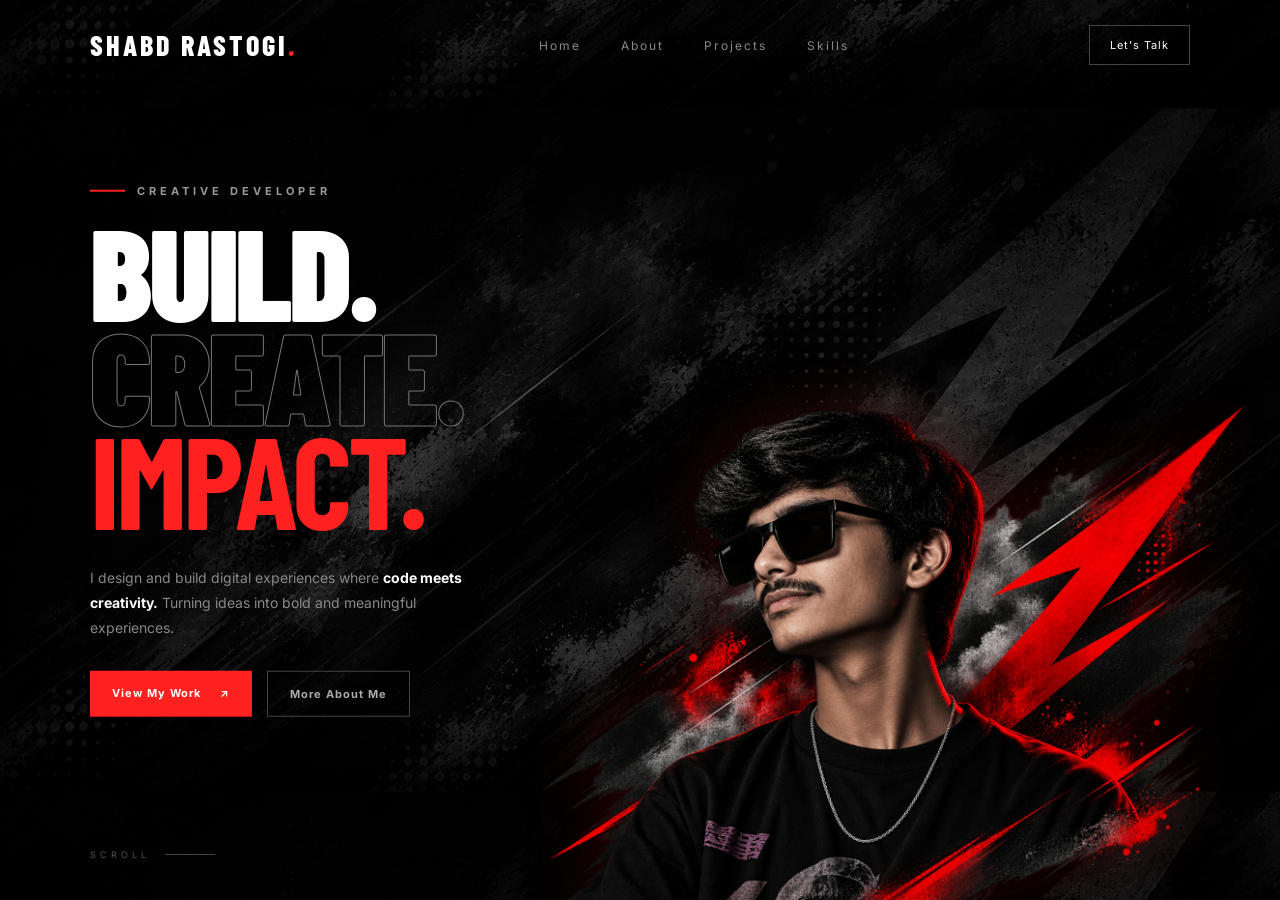
==== idex.html @ c39578df "Hero-Section" ====
<!DOCTYPE html>
<html lang="en">
<head>
    <meta charset="UTF-8">
    <meta name="viewport" content="width=device-width, initial-scale=1.0">
    <title>Ved | Portfolio</title>
    <link rel="preconnect" href="https://fonts.googleapis.com">
    <link rel="preconnect" href="https://fonts.gstatic.com" crossorigin>
    <link href="https://fonts.googleapis.com/css2?family=Barlow+Condensed:wght@400;500;600;700;800;900&family=Inter:wght@400;500;600;700&display=swap" rel="stylesheet">
    <link rel="stylesheet" href="style.css">
</head>
<body>

    <header class="navbar">
        <a href="#" class="logo">SHABD RASTOGI<span>.</span></a>

        <nav>
            <a href="#">Home</a>
            <a href="#about">About</a>
            <a href="#projects">Projects</a>
            <a href="#skills">Skills</a>
        </nav>

        <a href="#contact" class="contact-btn">Let's Talk</a>
    </header>

    <section class="hero-section">
        <div class="hero-text">
            <p class="small-text">
                <span></span>
                CREATIVE DEVELOPER
            </p>

            <h1>
                BUILD.
                <br>
                <span>CREATE.</span>
                <br>
                <b>IMPACT.</b>
            </h1>

            <p class="description">
                I design and build digital experiences where
                <b>code meets creativity.</b>
                Turning ideas into bold and meaningful experiences.
            </p>

            <div class="buttons">
                <a href="#" class="main-btn">
                    View My Work
                    <span>↗</span>
                </a>

                <a href="#" class="outline-btn">
                    More About Me
                </a>
            </div>
        </div>

        <div class="person">
            <img src="./Images/SubjectImage.png" alt="Shabd Rastogi">
        </div>

        

        <div class="scroll">
            SCROLL
            <span></span>
        </div>
    </section>

</body>
</html>
---- style.css ----
* {
    margin: 0;
    padding: 0;
    box-sizing: border-box;
}

body {
    background-color: #050505;
    color: white;
    font-family: "Inter", sans-serif;
}

a {
    text-decoration: none;
    color: white;
}

.navbar {
    width: 100%;
    height: 90px;
    padding: 0 7%;
    display: flex;
    align-items: center;
    justify-content: space-between;
    position: absolute;
    top: 0;
    left: 0;
    z-index: 10;
}

.logo {
    color: white;
    font-family: "Barlow Condensed", sans-serif;
    font-size: 28px;
    font-weight: 800;
    letter-spacing: 3px;
    transition: 0.2s;
}

.logo:hover {
    color: #ff2020;
    transform: scale(1.02);
}

.logo span {
    color: #ff2020;
    transform: scale(1.02);
    transition: 0.2s;
}


.logo:hover span {
    color: white;
    transform: scale(1.02);
}

nav {
    display: flex;
    gap: 40px;
}

nav a {
    color: #888;
    font-size: 12px;
    letter-spacing: 2px;
    transition: 0.3s;
}

nav a:hover{
    color: white;
}

.contact-btn {
    padding: 12px 20px;
    border: 1px solid #444;
    font-size: 11px;
    letter-spacing: 1px;
    transition: 0.3s;
}

.contact-btn:hover {
    background-color: #ff2020;
    border-color: #ff2020;
}

.hero-section {
    height: 100vh;
    position: relative;
    overflow: hidden;
    background-color: #050505;
    background-image: url("./Images/background.png");
    background-size: contain;
    background-position: center;
}

.hero-section::after {
    content: "";
    position: absolute;
    inset: 0;
    background-color: rgba(0, 0, 0, 0.65);
    z-index: 0;
}


.hero-text {
    position: absolute;
    left: 7%;
    top: 50%;
    transform: translateY(-50%);
    width: 500px;
    z-index: 3;
}

.small-text {
    color: #999;
    font-size: 11px;
    font-weight: bold;
    letter-spacing: 4px;
    margin-bottom: 20px;
    display: flex;
    align-items: center;
    gap: 12px;
}
.small-text span {
    width: 35px;
    height: 2px;
    background-color: #ff2020;
}

h1 {
    font-family: "Barlow Condensed", sans-serif;
    font-size: 130px;
    font-weight: 900;
    line-height: 0.8;
    letter-spacing: -4px;
}

h1 span {
    color: transparent;
    -webkit-text-stroke: 1px #777;
}

h1 b {
    color: #ff2020;
}

.description {
    width: 390px;
    color: #888;
    font-size: 14px;
    line-height: 1.8;
    margin-top: 35px;
}

.description b {
    color: white;
}

.buttons {
    display: flex;
    gap: 15px;
    margin-top: 30px;
}

.main-btn,
.outline-btn {
    padding: 15px 22px;
    font-size: 11px;
    font-weight: bold;
    letter-spacing: 1px;
    transition: 0.3s;
}

.main-btn {
    background-color: #ff2020;
}

.main-btn span {
    margin-left: 15px;
}

.main-btn:hover {
    background-color: white;
    color: black;
    transform: translateY(-4px);
}

.outline-btn {
    border: 1px solid #444;
    color: #aaa;
}

.outline-btn:hover {
    border-color: #ff2020;
    color: white;
    transform: translateY(-4px);
}

.person {
    position: absolute;
    right: 2%;
    bottom: 0;
    width: 58%;
    height: 90%;
    display: flex;
    align-items: flex-end;
    justify-content: center;
    z-index: 2;
}

.person img {
    width: 100%;
    height: 100%;
    object-fit: contain;
    object-position: bottom center;
    filter: drop-shadow(0 0 30px rgba(255, 0, 0, 0.15));
    
    transition: 0.5s;
}

.person img:hover {
    transform: scale(1.02);
}



.scroll {
    position: absolute;
    left: 7%;
    bottom: 40px;
    display: flex;
    align-items: center;
    gap: 15px;
    color: #555;
    font-size: 9px;
    letter-spacing: 4px;
    z-index: 3;
}

.scroll span {
    width: 50px;
    height: 1px;
    background-color: #444;
}
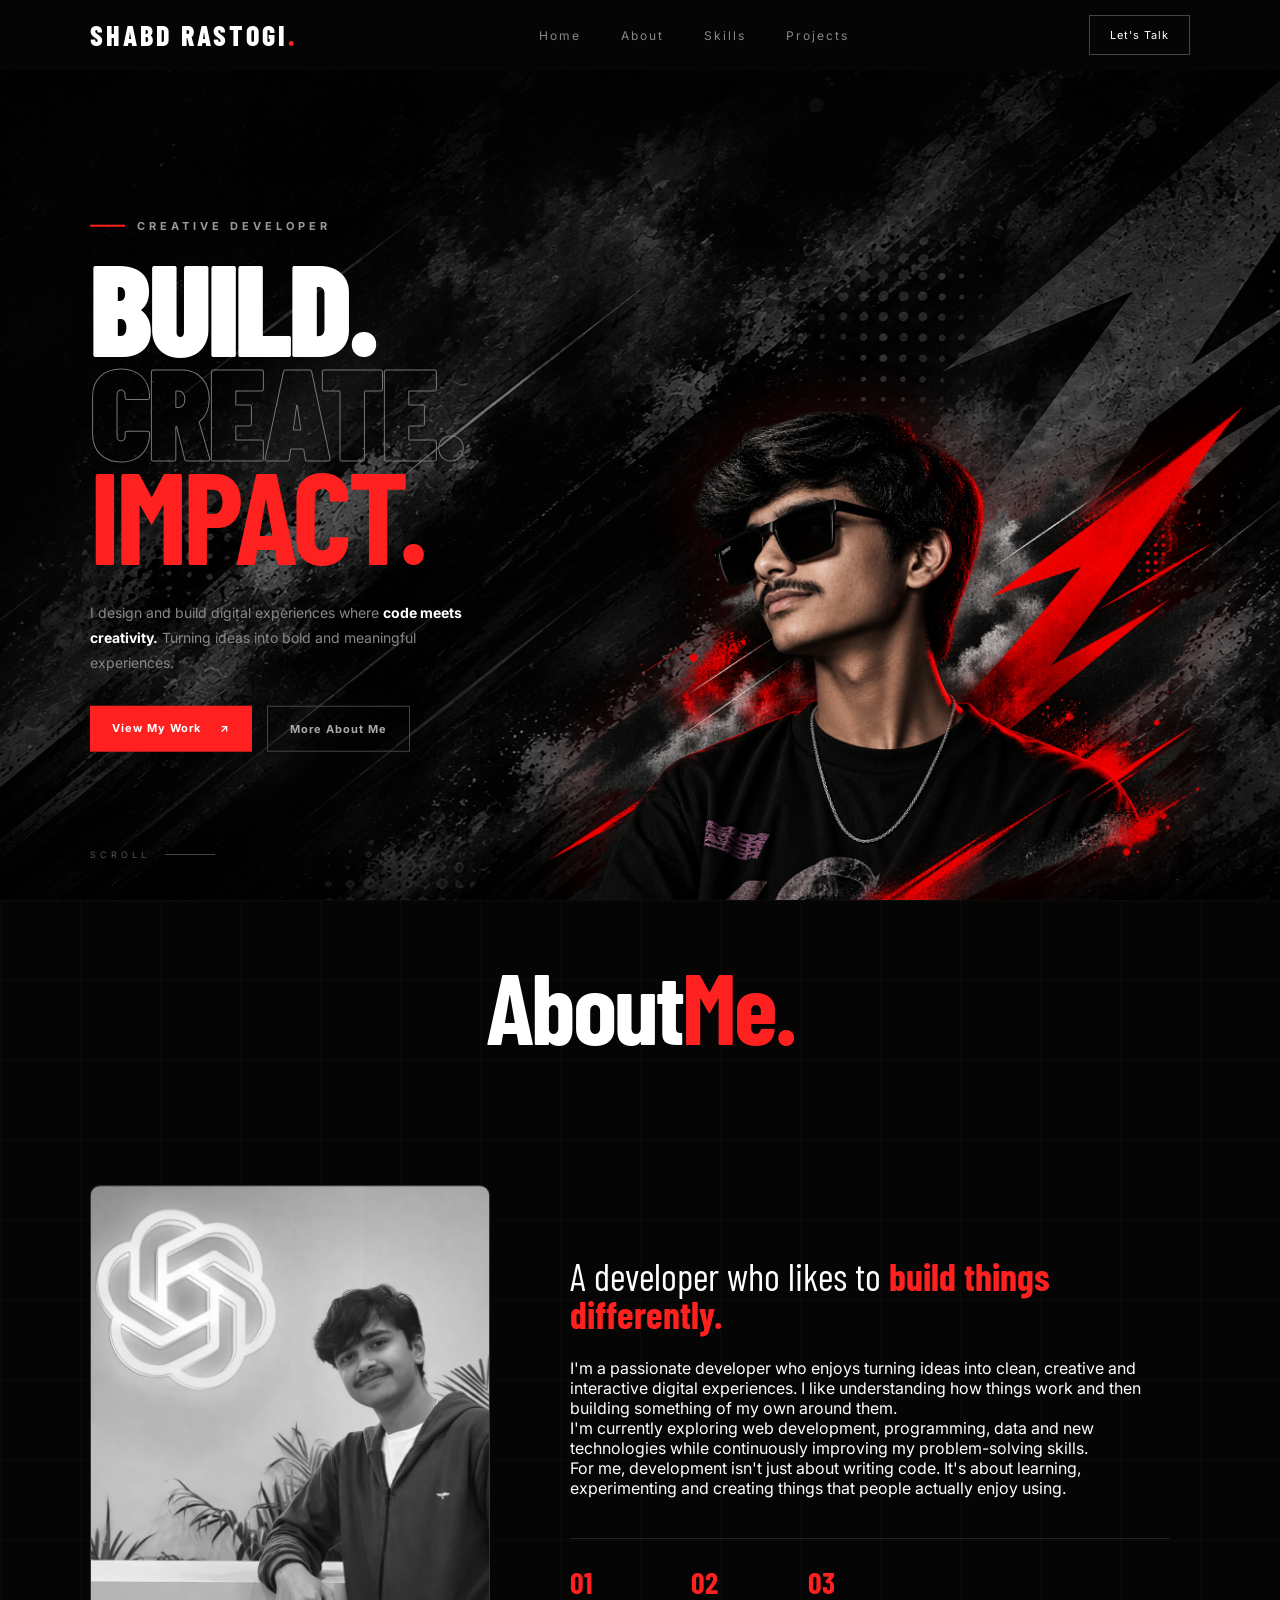
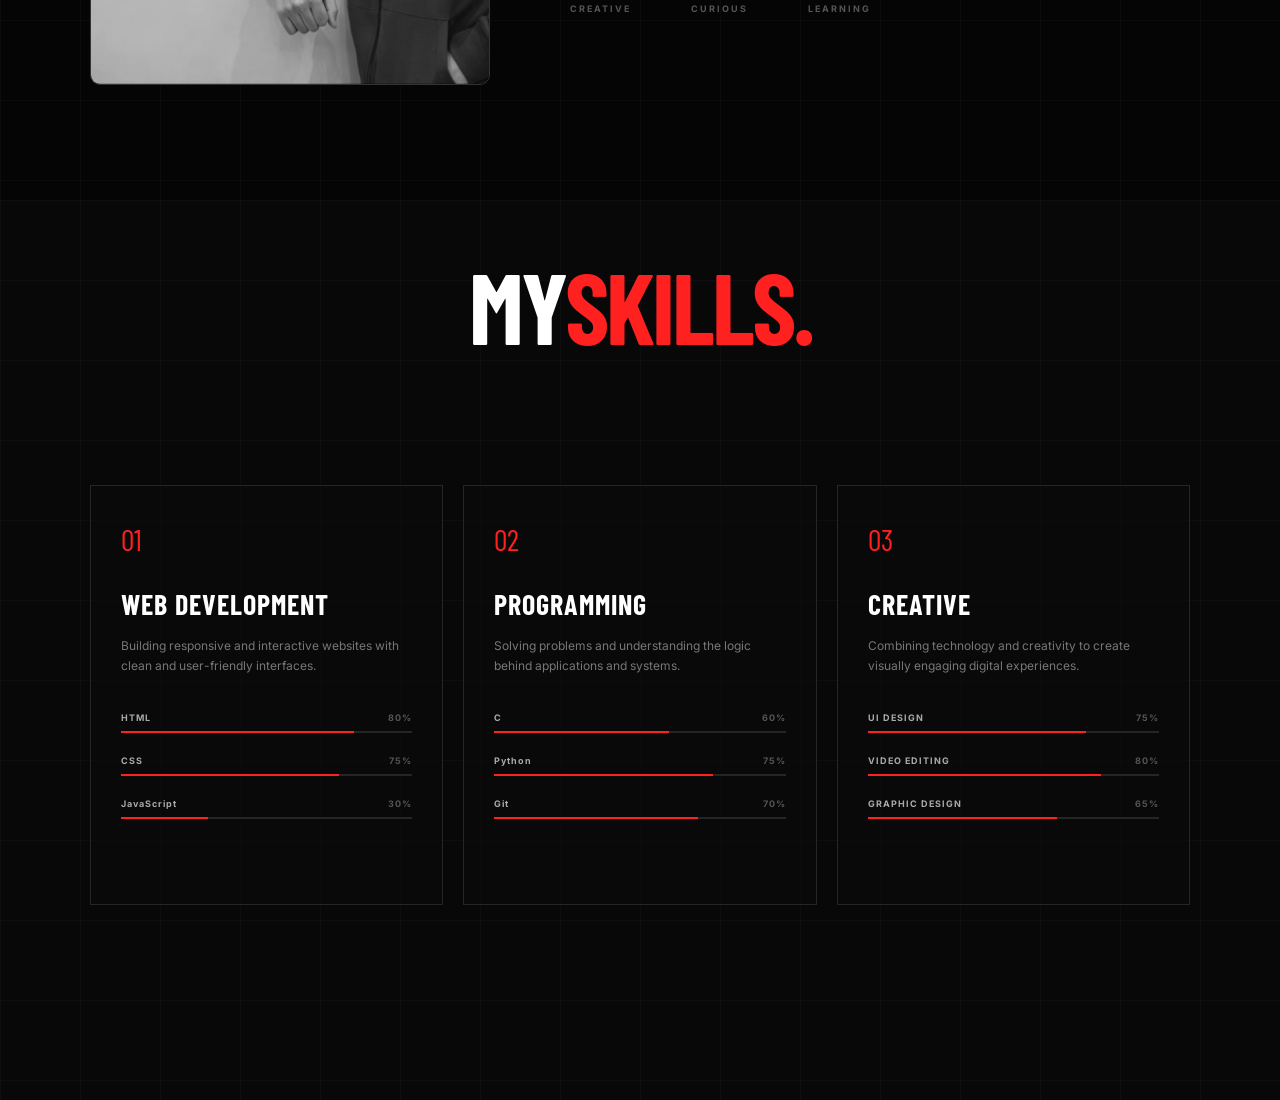
==== commit 03c0bc7f: "About and Skills" ====
--- a/idex.html
+++ b/idex.html
@@ -1,73 +1,240 @@
-<!DOCTYPE html>
+<!doctype html>
 <html lang="en">
-<head>
-    <meta charset="UTF-8">
-    <meta name="viewport" content="width=device-width, initial-scale=1.0">
+  <head>
+    <meta charset="UTF-8" />
+    <meta name="viewport" content="width=device-width, initial-scale=1.0" />
     <title>Ved | Portfolio</title>
-    <link rel="preconnect" href="https://fonts.googleapis.com">
-    <link rel="preconnect" href="https://fonts.gstatic.com" crossorigin>
-    <link href="https://fonts.googleapis.com/css2?family=Barlow+Condensed:wght@400;500;600;700;800;900&family=Inter:wght@400;500;600;700&display=swap" rel="stylesheet">
-    <link rel="stylesheet" href="style.css">
-</head>
-<body>
-
+    <link rel="preconnect" href="https://fonts.googleapis.com" />
+    <link rel="preconnect" href="https://fonts.gstatic.com" crossorigin />
+    <link
+      href="https://fonts.googleapis.com/css2?family=Barlow+Condensed:wght@400;500;600;700;800;900&family=Inter:wght@400;500;600;700&display=swap"
+      rel="stylesheet"
+    />
+    <link rel="stylesheet" href="style.css" />
+  </head>
+  <body>
     <header class="navbar">
-        <a href="#" class="logo">SHABD RASTOGI<span>.</span></a>
-
-        <nav>
-            <a href="#">Home</a>
-            <a href="#about">About</a>
-            <a href="#projects">Projects</a>
-            <a href="#skills">Skills</a>
-        </nav>
-
-        <a href="#contact" class="contact-btn">Let's Talk</a>
+      <a href="#" class="logo">SHABD RASTOGI<span>.</span></a>
+
+      <nav>
+        <a href="#">Home</a>
+        <a href="#about">About</a>
+        <a href="#skills">Skills</a>
+        <a href="#projects">Projects</a>
+      </nav>
+
+      <a href="#contact" class="contact-btn">Let's Talk</a>
     </header>
 
     <section class="hero-section">
-        <div class="hero-text">
-            <p class="small-text">
-                <span></span>
-                CREATIVE DEVELOPER
-            </p>
-
-            <h1>
-                BUILD.
-                <br>
-                <span>CREATE.</span>
-                <br>
-                <b>IMPACT.</b>
-            </h1>
-
-            <p class="description">
-                I design and build digital experiences where
-                <b>code meets creativity.</b>
-                Turning ideas into bold and meaningful experiences.
-            </p>
-
-            <div class="buttons">
-                <a href="#" class="main-btn">
-                    View My Work
-                    <span>↗</span>
-                </a>
-
-                <a href="#" class="outline-btn">
-                    More About Me
-                </a>
-            </div>
-        </div>
-
-        <div class="person">
-            <img src="./Images/SubjectImage.png" alt="Shabd Rastogi">
-        </div>
-
-        
-
-        <div class="scroll">
-            SCROLL
-            <span></span>
-        </div>
+      <div class="hero-text">
+        <p class="small-text">
+          <span></span>
+          CREATIVE DEVELOPER
+        </p>
+
+        <h1>
+          BUILD.
+          <br />
+          <span>CREATE.</span>
+          <br />
+          <b>IMPACT.</b>
+        </h1>
+
+        <p class="description">
+          I design and build digital experiences where
+          <b>code meets creativity.</b>
+          Turning ideas into bold and meaningful experiences.
+        </p>
+
+        <div class="buttons">
+          <a href="#projects" class="main-btn">
+            View My Work
+            <span>↗</span>
+          </a>
+
+          <a href="#about" class="outline-btn"> More About Me </a>
+        </div>
+      </div>
+
+      <div class="person">
+        <img src="./Images/SubjectImage.png" alt="Shabd Rastogi" />
+      </div>
+
+      <div class="scroll">
+        SCROLL
+        <span></span>
+      </div>
     </section>
-
-</body>
-</html>+    <section class="about-section" id="about">
+      <div class="section-header">
+        <h2>About<br /><b>Me.</b></h2>
+      </div>
+      <div class="about-content">
+        <div class="about-image">
+          <img src="./Images/aboutimg.jpeg" alt="About Me" />
+        </div>
+        <div class="about-text">
+          <p class="about-heading">
+            A developer who likes to
+            <b>build things differently.</b>
+          </p>
+
+          <p>
+            I'm a passionate developer who enjoys turning ideas into clean,
+            creative and interactive digital experiences. I like understanding
+            how things work and then building something of my own around them.
+          </p>
+          <p>
+            I'm currently exploring web development, programming, data and new
+            technologies while continuously improving my problem-solving skills.
+          </p>
+          <p>
+            For me, development isn't just about writing code. It's about
+            learning, experimenting and creating things that people actually
+            enjoy using.
+          </p>
+          <div class="about-personality">
+            <div>
+              <h3>01</h3>
+              <p>CREATIVE</p>
+            </div>
+
+            <div>
+              <h3>02</h3>
+              <p>CURIOUS</p>
+            </div>
+            <div>
+              <h3>03</h3>
+              <p>LEARNING</p>
+            </div>
+          </div>
+        </div>
+      </div>
+    </section>
+    <section class="skills-section" id="skills">
+      <div class="section-header">
+        <h2>MY<b>SKILLS.</b></h2>
+      </div>
+
+      <div class="skills-content">
+        <div class="skill-card">
+          <div class="skill-number">01</div>
+          <h3>WEB DEVELOPMENT</h3>
+          <p>
+            Building responsive and interactive websites with clean and
+            user-friendly interfaces.
+          </p>
+
+          <div class="skill">
+            <div class="skill-name">
+              <span>HTML</span>
+              <span>80%</span>
+            </div>
+            <div class="skill-line">
+              <span style="width: 80%"></span>
+            </div>
+          </div>
+
+          <div class="skill">
+            <div class="skill-name">
+              <span>CSS</span>
+              <span>75%</span>
+            </div>
+            <div class="skill-line">
+              <span style="width: 75%"></span>
+            </div>
+          </div>
+
+          <div class="skill">
+            <div class="skill-name">
+              <span>JavaScript</span>
+              <span>30%</span>
+            </div>
+            <div class="skill-line">
+              <span style="width: 30%"></span>
+            </div>
+          </div>
+        </div>
+
+        <div class="skill-card">
+          <div class="skill-number">02</div>
+          <h3>PROGRAMMING</h3>
+          <p>
+            Solving problems and understanding the logic behind applications and
+            systems.
+          </p>
+
+          <div class="skill">
+            <div class="skill-name">
+              <span>C</span>
+              <span>60%</span>
+            </div>
+            <div class="skill-line">
+              <span style="width: 60%"></span>
+            </div>
+          </div>
+
+          <div class="skill">
+            <div class="skill-name">
+              <span>Python</span>
+              <span>75%</span>
+            </div>
+            <div class="skill-line">
+              <span style="width: 75%"></span>
+            </div>
+          </div>
+
+          <div class="skill">
+            <div class="skill-name">
+              <span>Git</span>
+              <span>70%</span>
+            </div>
+            <div class="skill-line">
+              <span style="width: 70%"></span>
+            </div>
+          </div>
+        </div>
+
+        <div class="skill-card">
+          <div class="skill-number">03</div>
+          <h3>CREATIVE</h3>
+          <p>
+            Combining technology and creativity to create visually engaging
+            digital experiences.
+          </p>
+
+          <div class="skill">
+            <div class="skill-name">
+              <span>UI DESIGN</span>
+              <span>75%</span>
+            </div>
+            <div class="skill-line">
+              <span style="width: 75%"></span>
+            </div>
+          </div>
+
+          <div class="skill">
+            <div class="skill-name">
+              <span>VIDEO EDITING</span>
+              <span>80%</span>
+            </div>
+            <div class="skill-line">
+              <span style="width: 80%"></span>
+            </div>
+          </div>
+
+          <div class="skill">
+            <div class="skill-name">
+              <span>GRAPHIC DESIGN</span>
+              <span>65%</span>
+            </div>
+            <div class="skill-line">
+              <span style="width: 65%"></span>
+            </div>
+          </div>
+        </div>
+      </div>
+    </section>
+  </body>
+</html>
--- a/style.css
+++ b/style.css
@@ -2,6 +2,7 @@
     margin: 0;
     padding: 0;
     box-sizing: border-box;
+    scroll-behavior: smooth;
 }
 
 body {
@@ -17,15 +18,17 @@
 
 .navbar {
     width: 100%;
-    height: 90px;
+    height: 70px;
     padding: 0 7%;
     display: flex;
     align-items: center;
     justify-content: space-between;
-    position: absolute;
+    position:sticky;
     top: 0;
     left: 0;
     z-index: 10;
+    background-color: rgba(5, 5, 5, 0.6);
+    backdrop-filter: blur(12px);
 }
 
 .logo {
@@ -84,20 +87,20 @@
 }
 
 .hero-section {
-    height: 100vh;
+    height: calc(100vh - 70px);
     position: relative;
     overflow: hidden;
-    background-color: #050505;
-    background-image: url("./Images/background.png");
-    background-size: contain;
+    background-image: url('./Images/background.png');
     background-position: center;
+    object-fit: cover;
+    
 }
 
 .hero-section::after {
     content: "";
     position: absolute;
     inset: 0;
-    background-color: rgba(0, 0, 0, 0.65);
+    background-color: rgba(0, 0, 0, 0.45);
     z-index: 0;
 }
 
@@ -243,3 +246,211 @@
     background-color: #444;
 }
 
+.section-header {
+    position: relative;
+    z-index: 2;
+    margin-bottom: 70px;
+    display: flex;
+    align-items: center;
+    justify-content: center;
+    top: -70px;
+
+}
+
+.section-header p {
+    color: #888;
+    font-size: 10px;
+    font-weight: bold;
+    letter-spacing: 4px;
+    
+    gap: 12px;
+}
+.section-header h2 {
+    font-family: "Barlow Condensed", sans-serif;
+    font-size: 100px;
+    line-height: 0.8;
+    margin-top: 15px;
+    letter-spacing: -3px;
+    display: flex;
+    justify-content: center;
+    align-items: space-around;
+}
+
+.section-header h2 b {
+    color: #ff2020;
+}
+.about-section {
+    
+    height: 100vh;
+    padding: 120px 7%;
+    position: relative;
+    overflow: hidden;
+    background-color: #050505;
+    background-image:
+        linear-gradient(rgba(255,255,255,0.025) 1px, transparent 1px),
+        linear-gradient(90deg, rgba(255,255,255,0.025) 1px, transparent 1px);
+    background-size: 80px 80px;
+}
+
+
+
+
+
+.about-content {
+    max-width: 1100px;
+    margin: 0 auto;
+    display: flex;
+    align-items: center;
+    gap: 80px;
+    position: relative;
+    z-index: 2;
+    
+
+}
+
+.about-image {
+    width: 400px;
+    height: 500px;
+    flex-shrink: 0;
+    overflow: hidden;
+    border: 1px solid #333;
+    border-radius: 10px;
+}
+
+.about-image img {
+    width: 100%;
+    height: 100%;
+    object-fit: cover;
+    
+    filter: grayscale(100%);
+    transition: 0.5s;
+}
+
+.about-image img:hover {
+    filter: grayscale(0%);
+    
+    transform: scale(1.03);
+}
+
+.about-text {
+    max-width: 600px;
+}
+
+.about-heading {
+    color: white;
+    font-family: "Barlow Condensed", sans-serif;
+    font-size: 38px;
+    line-height: 1;
+    margin-bottom: 25px;
+}
+
+.about-heading b {
+    color: #ff2020;
+}
+.about-personality {
+    display: flex;
+    gap: 60px;
+    margin-top: 40px;
+    padding-top: 25px;
+    border-top: 1px solid #222;
+}
+
+.about-personality h3 {
+    color: #ff2020;
+    font-family: "Barlow Condensed", sans-serif;
+    font-size: 30px;
+}
+
+.about-personality p {
+    color: #555;
+    font-size: 9px;
+    font-weight: bold;
+    letter-spacing: 2px;
+    margin-top: 3px;
+}
+
+.skills-section {
+    min-height: 100vh;
+    padding: 120px 7%;
+    position: relative;
+    overflow: hidden;
+    background-color: #080808;
+    background-image:
+        linear-gradient(rgba(255,255,255,0.025) 1px, transparent 1px),
+        linear-gradient(90deg, rgba(255,255,255,0.025) 1px, transparent 1px);
+    background-size: 80px 80px;
+}
+.skills-content {
+    max-width: 1200px;
+    margin: 0 auto;
+    display: grid;
+    grid-template-columns: repeat(3, 1fr);
+    gap: 20px;
+    position: relative;
+    z-index: 2;
+}
+
+.skill-card {
+    min-height: 420px;
+    padding: 35px 30px;
+    border: 1px solid #252525;
+    background-color: rgba(10, 10, 10, 0.7);
+    transition: 0.3s;
+}
+
+.skill-card:hover {
+    border-color: #ff2020;
+    transform: translateY(-8px);
+}
+
+.skill-number {
+    color: #ff2020;
+    font-family: "Barlow Condensed", sans-serif;
+    font-size: 30px;
+    margin-bottom: 30px;
+}
+
+.skill-card h3 {
+    font-family: "Barlow Condensed", sans-serif;
+    font-size: 28px;
+    letter-spacing: 1px;
+    margin-bottom: 15px;
+}
+
+.skill-card > p {
+    color: #777;
+    font-size: 12px;
+    line-height: 1.7;
+    margin-bottom: 35px;
+}
+
+.skill {
+    margin-bottom: 22px;
+}
+
+.skill-name {
+    display: flex;
+    justify-content: space-between;
+    color: #aaa;
+    font-size: 9px;
+    font-weight: bold;
+    letter-spacing: 1px;
+    margin-bottom: 8px;
+}
+
+.skill-name span:last-child {
+    color: #555;
+}
+
+.skill-line {
+    width: 100%;
+    height: 2px;
+    background-color: #252525;
+}
+
+.skill-line span {
+    display: block;
+    height: 100%;
+    background-color: #ff2020;
+}
+
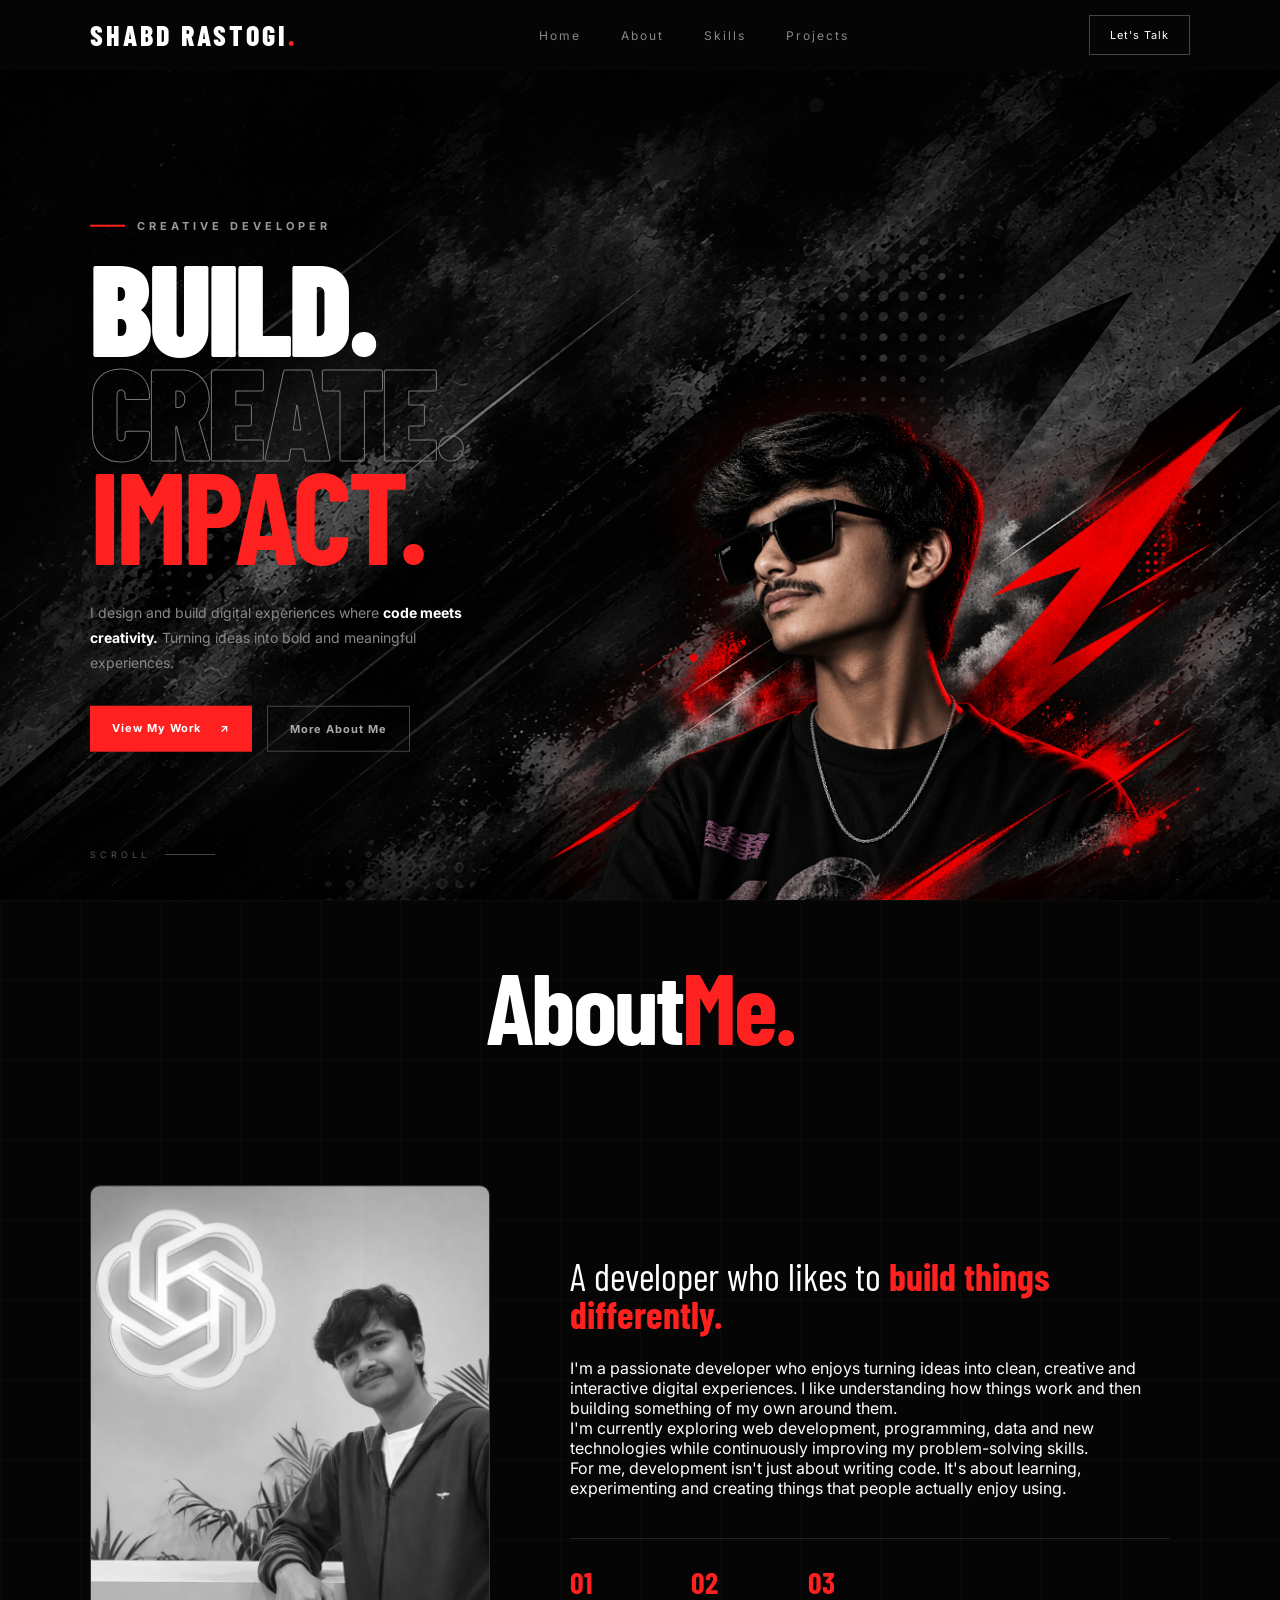
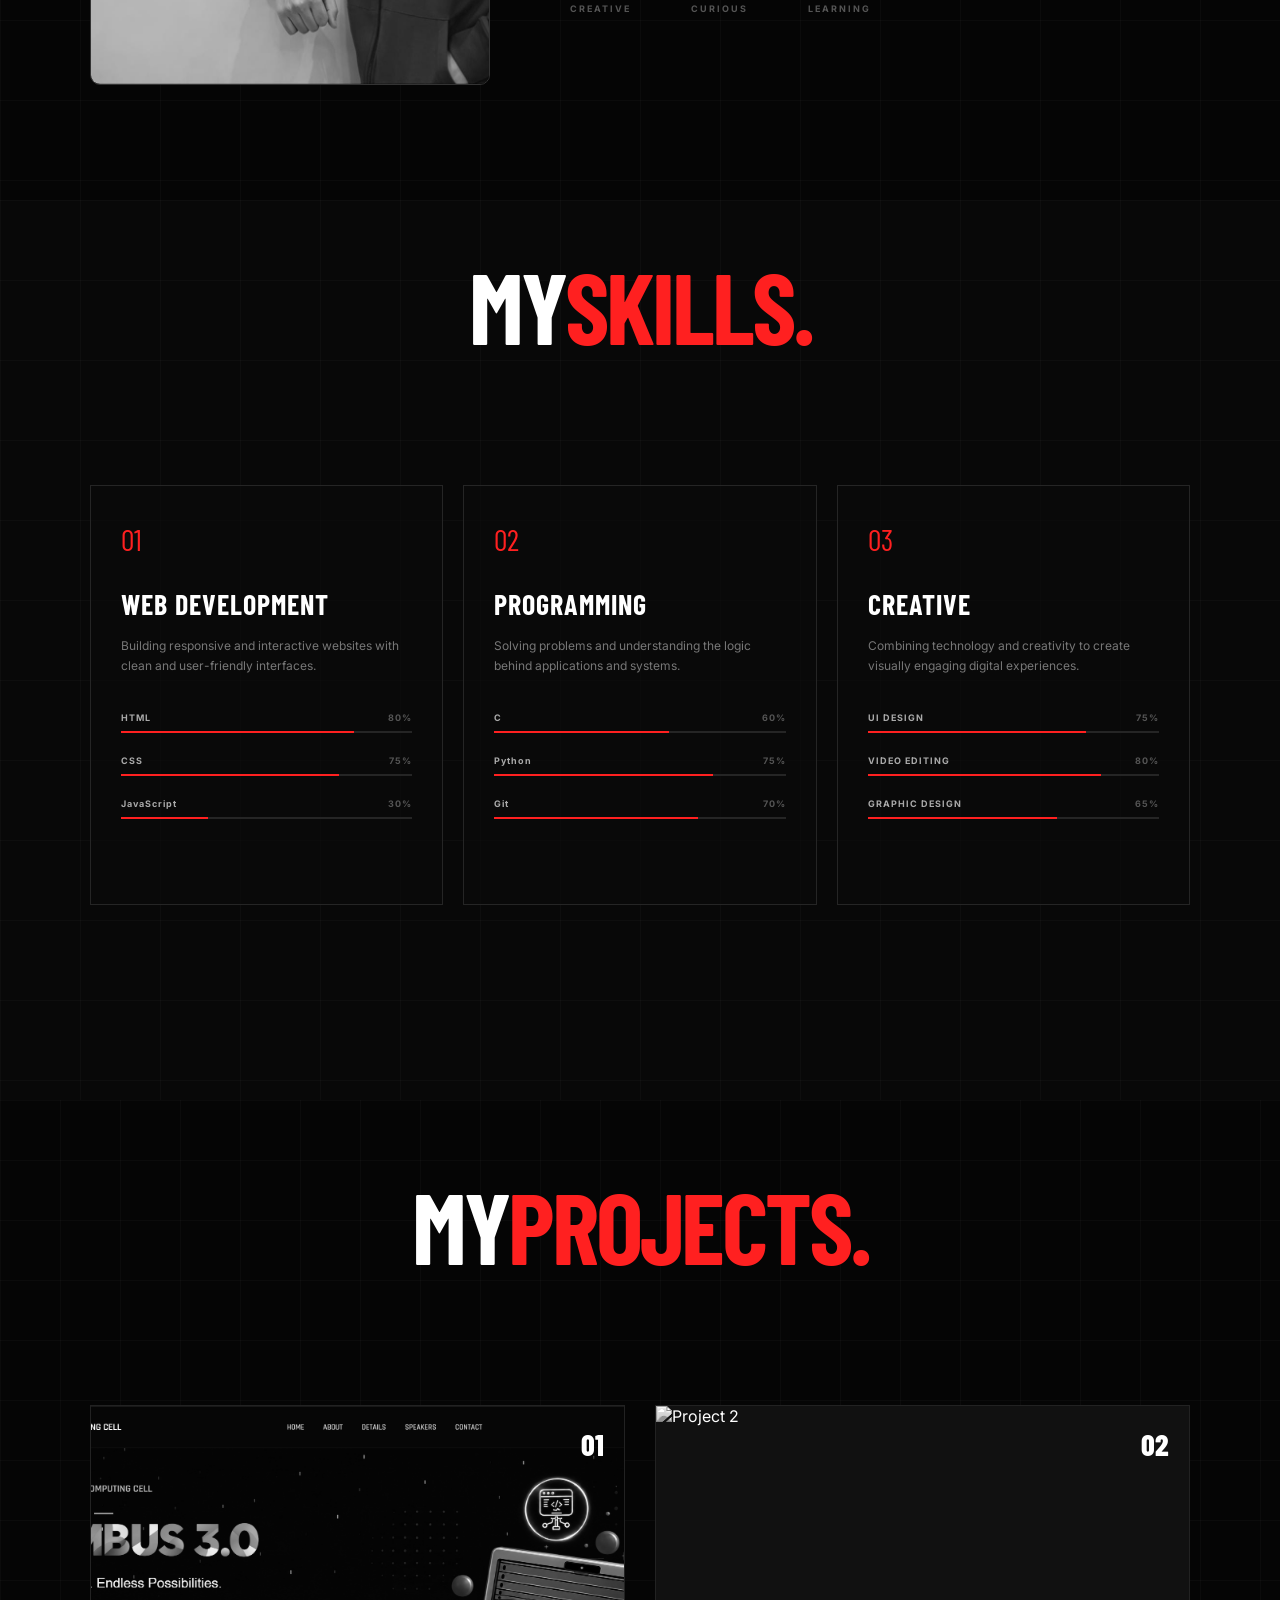
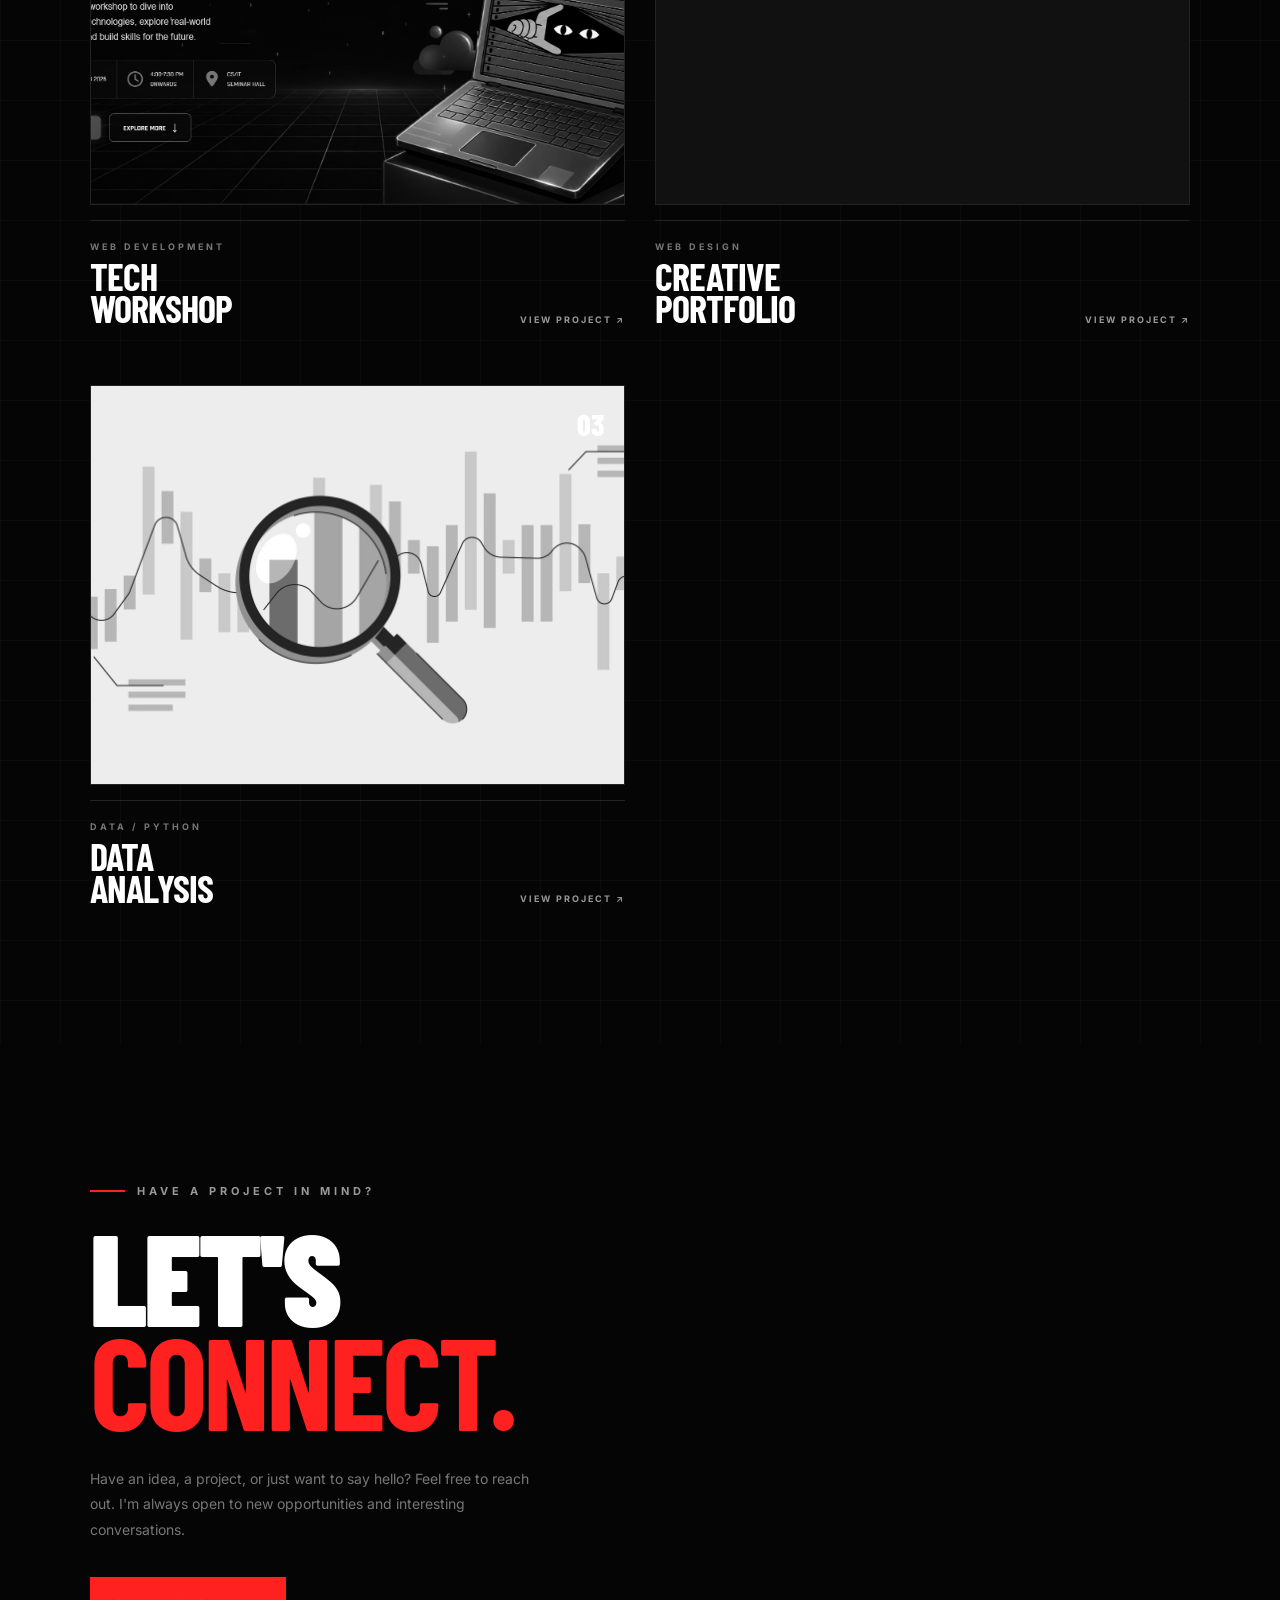
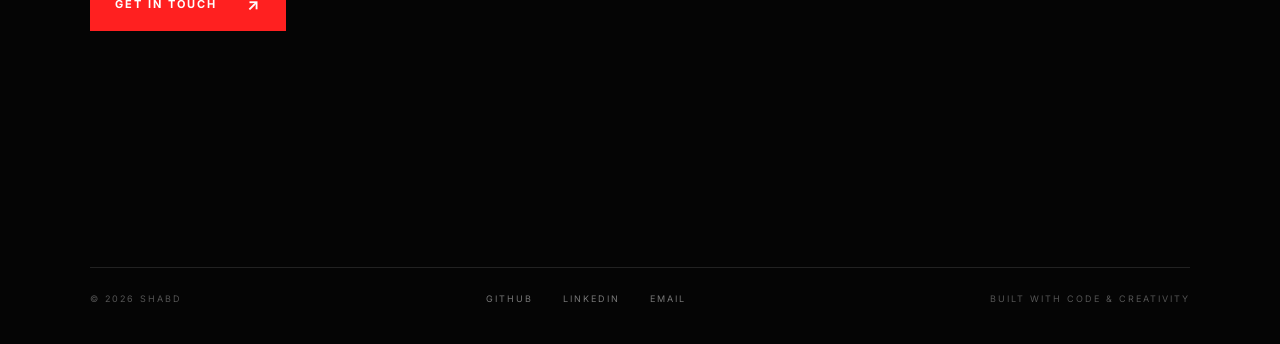
==== commit 822a311d: "project and footer" ====
--- a/idex.html
+++ b/idex.html
@@ -3,7 +3,7 @@
   <head>
     <meta charset="UTF-8" />
     <meta name="viewport" content="width=device-width, initial-scale=1.0" />
-    <title>Ved | Portfolio</title>
+    <title>Shabd | Portfolio</title>
     <link rel="preconnect" href="https://fonts.googleapis.com" />
     <link rel="preconnect" href="https://fonts.gstatic.com" crossorigin />
     <link
@@ -23,7 +23,7 @@
         <a href="#projects">Projects</a>
       </nav>
 
-      <a href="#contact" class="contact-btn">Let's Talk</a>
+      <a href="#connect" class="nav-connect-btn">Let's Talk</a>
     </header>
 
     <section class="hero-section">
@@ -236,5 +236,112 @@
         </div>
       </div>
     </section>
+
+    <section class="projects-section" id="projects">
+      <div class="section-header">
+        <h2>MY<br /><b>PROJECTS.</b></h2>
+      </div>
+
+      <div class="projects-content">
+        <div class="project-card">
+          <div class="project-image">
+            <img src="./Images/tech-workshop.png" alt="Project 1" />
+            <span>01</span>
+          </div>
+          <div class="project-info">
+            <div>
+              <p>WEB DEVELOPMENT</p>
+              <h3>TECH<br />WORKSHOP</h3>
+            </div>
+            <a
+              href="https://github.com/ShabdRastogi/NimbusLandingPage"
+              target="_blank"
+              >VIEW PROJECT ↗</a
+            >
+          </div>
+        </div>
+
+        <div class="project-card">
+          <div class="project-image">
+            <img src="./Images/project2.png" alt="Project 2" />
+            <span>02</span>
+          </div>
+          <div class="project-info">
+            <div>
+              <p>WEB DESIGN</p>
+              <h3>CREATIVE<br />PORTFOLIO</h3>
+            </div>
+            <a
+              href="https://github.com/ShabdRastogi/Portfolio-Landing-Page/tree/main"
+              target="_blank"
+              >VIEW PROJECT ↗</a
+            >
+          </div>
+        </div>
+
+        <div class="project-card">
+          <div class="project-image">
+            <img src="./Images/data-analysis.webp" alt="Project 3" />
+            <span>03</span>
+          </div>
+          <div class="project-info">
+            <div>
+              <p>DATA / PYTHON</p>
+              <h3>DATA<br />ANALYSIS</h3>
+            </div>
+            <a
+              href="https://github.com/ShabdRastogi/titanic_dataset_analysis"
+              target="_blank"
+              >VIEW PROJECT ↗</a
+            >
+          </div>
+        </div>
+      </div>
+    </section>
+    <footer class="connect-section" id="connect">
+      <div class="connect-content">
+        <p class="connect-small">
+          <span></span>
+          HAVE A PROJECT IN MIND?
+        </p>
+
+        <h2>
+          LET'S<br />
+          <b>CONNECT.</b>
+        </h2>
+
+        <p class="connect-description">
+          Have an idea, a project, or just want to say hello? Feel free to reach
+          out. I'm always open to new opportunities and interesting
+          conversations.
+        </p>
+
+        <a href="mailto:yourmail@gmail.com" class="connect-btn">
+          GET IN TOUCH
+          <span>↗</span>
+        </a>
+      </div>
+      <div class="connect-footer">
+        <p>© 2026 SHABD</p>
+
+        <div>
+          <a
+            href="https://github.com/shabdrastogi"
+            target="_blank"
+            rel="noopener noreferrer"
+            >GITHUB</a
+          >
+          <a
+            href="https://www.linkedin.com/shabdrastogi"
+            target="_blank"
+            rel="noopener noreferrer"
+            >LINKEDIN</a
+          >
+          <a href="mailto:shabdrastogi76@gmail.com">EMAIL</a>
+        </div>
+
+        <p>BUILT WITH CODE & CREATIVITY</p>
+      </div>
+    </footer>
   </body>
 </html>
--- a/style.css
+++ b/style.css
@@ -73,7 +73,7 @@
     color: white;
 }
 
-.contact-btn {
+.nav-connect-btn {
     padding: 12px 20px;
     border: 1px solid #444;
     font-size: 11px;
@@ -81,7 +81,7 @@
     transition: 0.3s;
 }
 
-.contact-btn:hover {
+.nav-connect-btn:hover {
     background-color: #ff2020;
     border-color: #ff2020;
 }
@@ -417,7 +417,7 @@
     margin-bottom: 15px;
 }
 
-.skill-card > p {
+.skill-card p {
     color: #777;
     font-size: 12px;
     line-height: 1.7;
@@ -453,4 +453,212 @@
     height: 100%;
     background-color: #ff2020;
 }
-
+.projects-section {
+    min-height: 100vh;
+    padding: 140px 7%;
+    position: relative;
+    overflow: hidden;
+    background-color: #050505;
+}
+
+.projects-section::before {
+    content: "";
+    position: absolute;
+    inset: 0;
+    background-image:
+        linear-gradient(rgba(255, 255, 255, 0.025) 1px, transparent 1px),
+        linear-gradient(90deg, rgba(255, 255, 255, 0.025) 1px, transparent 1px);
+    background-size: 60px 60px;
+    z-index: 0;
+}
+
+
+.projects-content {
+    position: relative;
+    z-index: 1;
+    display: grid;
+    grid-template-columns: repeat(2, 1fr);
+    gap: 60px 30px;
+}
+
+.project-card {
+    position: relative;
+}
+
+.project-image {
+    height: 400px;
+    position: relative;
+    overflow: hidden;
+    background-color: #111;
+    border: 1px solid #222;
+}
+
+.project-image img {
+    width: 100%;
+    height: 100%;
+    object-fit: cover;
+    filter: grayscale(100%);
+    transition: 0.5s;
+}
+
+.project-image span {
+    position: absolute;
+    top: 20px;
+    right: 20px;
+    color: white;
+    font-family: "Barlow Condensed", sans-serif;
+    font-size: 30px;
+    font-weight: 800;
+    z-index: 2;
+}
+
+.project-card:hover .project-image img {
+    filter: grayscale(0%);
+    transform: scale(1.05);
+}
+
+.project-card:hover .project-image {
+    border-color: #ff2020;
+}
+
+.project-info {
+    display: flex;
+    justify-content: space-between;
+    align-items: flex-end;
+    padding-top: 20px;
+    border-top: 1px solid #222;
+    margin-top: 15px;
+}
+
+.project-info p {
+    color: #777;
+    font-size: 9px;
+    font-weight: bold;
+    letter-spacing: 3px;
+    margin-bottom: 8px;
+}
+
+.project-info h3 {
+    font-family: "Barlow Condensed", sans-serif;
+    font-size: 38px;
+    line-height: 0.85;
+    letter-spacing: -1px;
+}
+
+.project-info a {
+    color: #999;
+    font-size: 9px;
+    font-weight: bold;
+    letter-spacing: 2px;
+    transition: 0.3s;
+}
+
+.project-info a:hover {
+    color: #ff2020;
+}
+
+.connect-section {
+    min-height: 100vh;
+    padding: 140px 7% 40px;
+    position: relative;
+    overflow: hidden;
+    background-color: #050505;
+    display: flex;
+    flex-direction: column;
+    justify-content: space-between;
+    
+}
+
+.connect-content {
+    position: relative;
+    z-index: 2;
+    max-width: 800px;
+}
+
+.connect-small {
+    color: #999;
+    font-size: 11px;
+    font-weight: bold;
+    letter-spacing: 4px;
+    display: flex;
+    align-items: center;
+    gap: 12px;
+    margin-bottom: 25px;
+}
+
+.connect-small span {
+    width: 35px;
+    height: 2px;
+    background-color: #ff2020;
+}
+
+.connect-content h2 {
+    font-family: "Barlow Condensed", sans-serif;
+    font-size: 130px;
+    font-weight: 900;
+    line-height: 0.8;
+    letter-spacing: -4px;
+}
+
+.connect-content h2 b {
+    color: #ff2020;
+}
+
+.connect-description {
+    width: 450px;
+    color: #777;
+    font-size: 14px;
+    line-height: 1.8;
+    margin-top: 35px;
+}
+
+.connect-btn {
+    display: inline-flex;
+    align-items: center;
+    margin-top: 35px;
+    padding: 17px 25px;
+    background-color: #ff2020;
+    color: white;
+    font-size: 11px;
+    font-weight: bold;
+    letter-spacing: 2px;
+    transition: 0.3s;
+}
+
+.connect-btn span {
+    margin-left: 30px;
+    font-size: 16px;
+}
+
+.connect-btn:hover {
+    background-color: white;
+    color: black;
+    transform: translateY(-5px);
+}
+.connect-footer {
+    position: relative;
+    z-index: 2;
+    display: flex;
+    justify-content: space-between;
+    align-items: center;
+    padding-top: 25px;
+    border-top: 1px solid #222;
+    color: #555;
+    font-size: 9px;
+    letter-spacing: 2px;
+}
+
+.connect-footer div {
+    display: flex;
+    gap: 30px;
+}
+
+.connect-footer a {
+    color: #777;
+    transition: 0.3s;
+}
+
+.connect-footer a:hover {
+    color: #ff2020;
+}
+
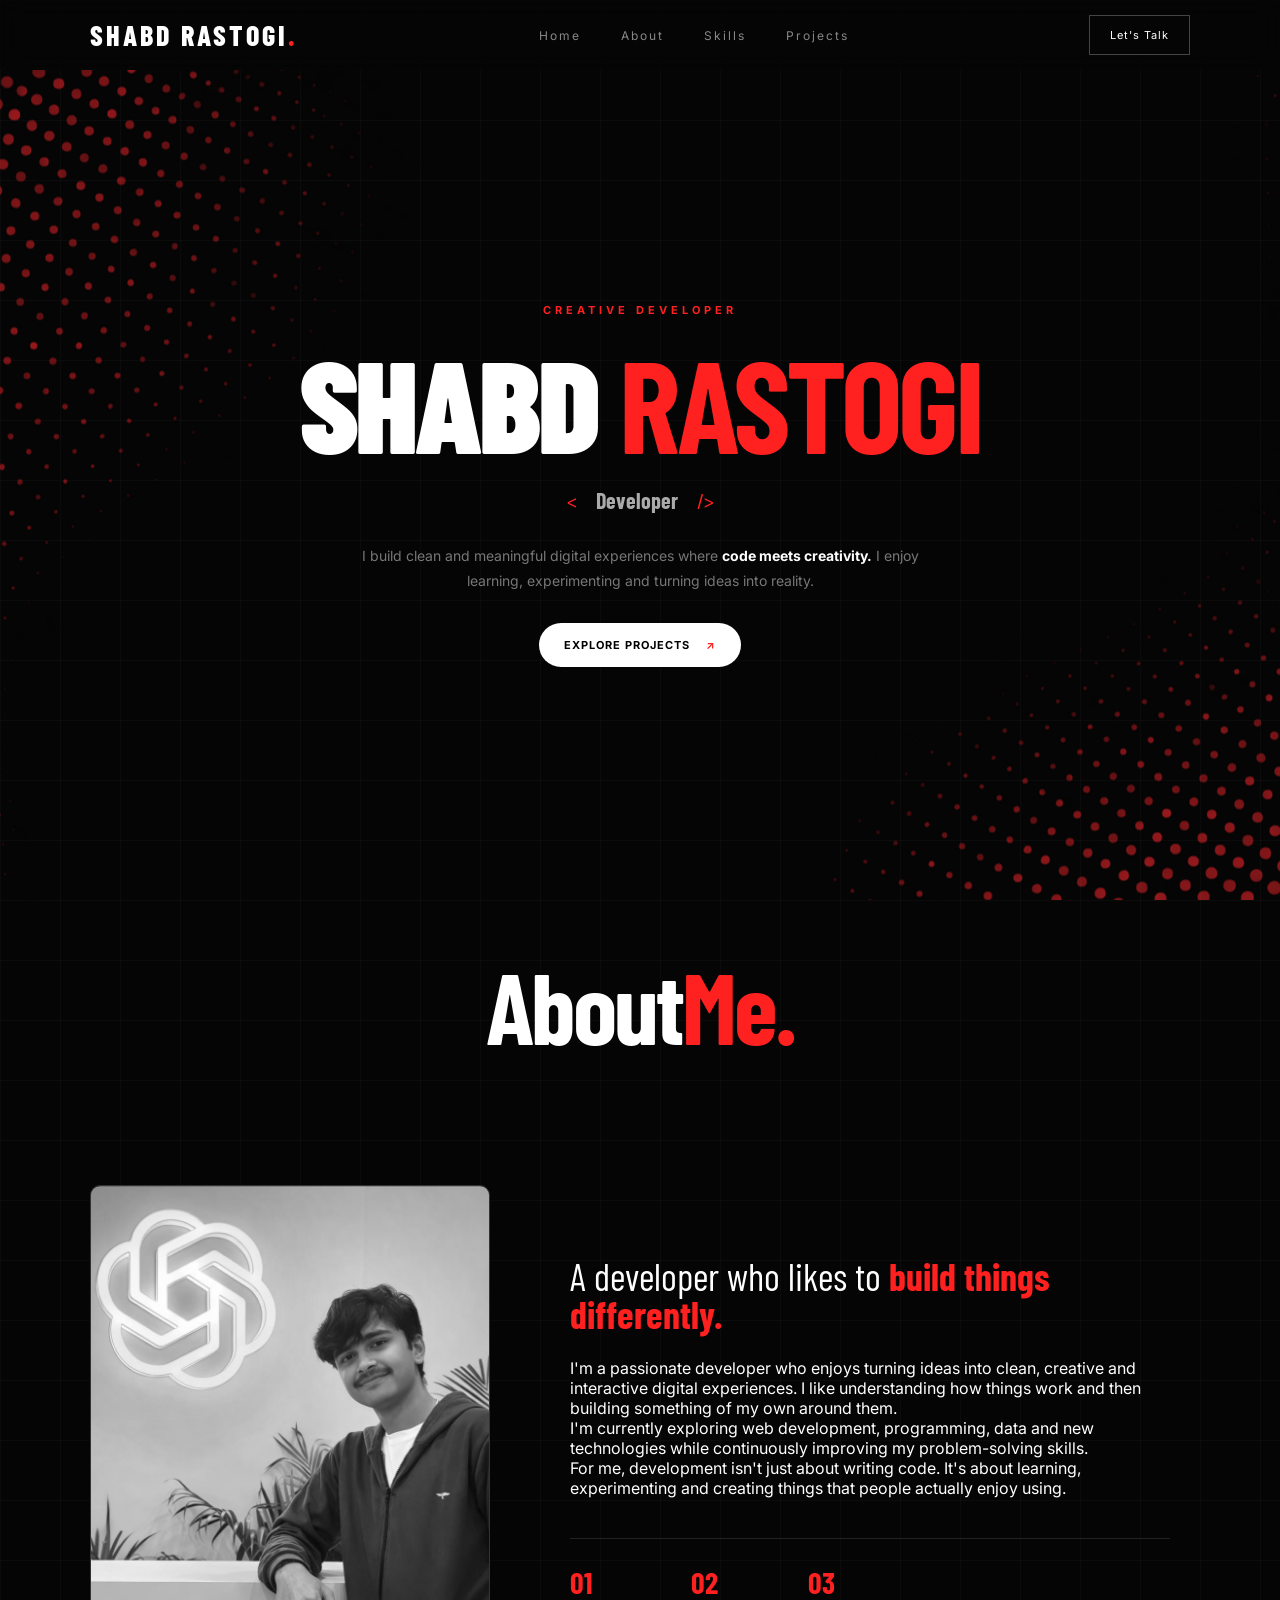
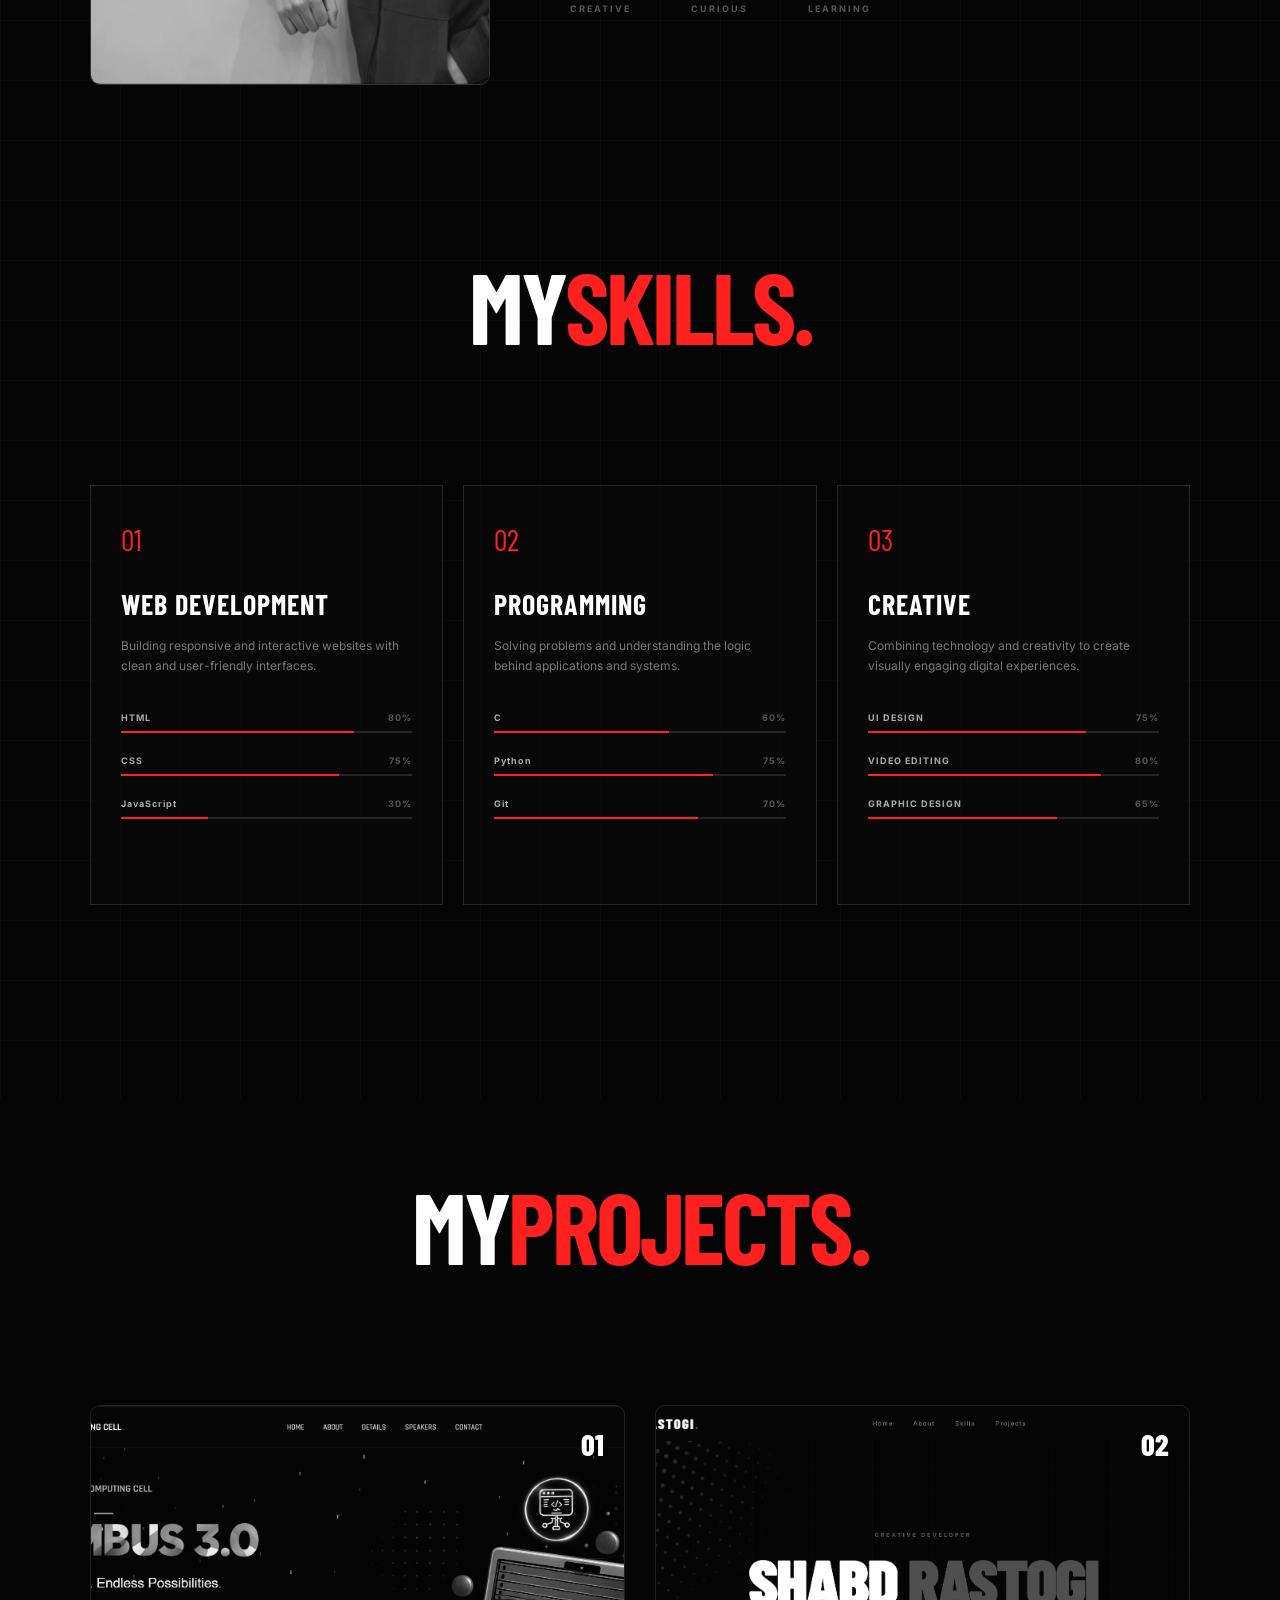
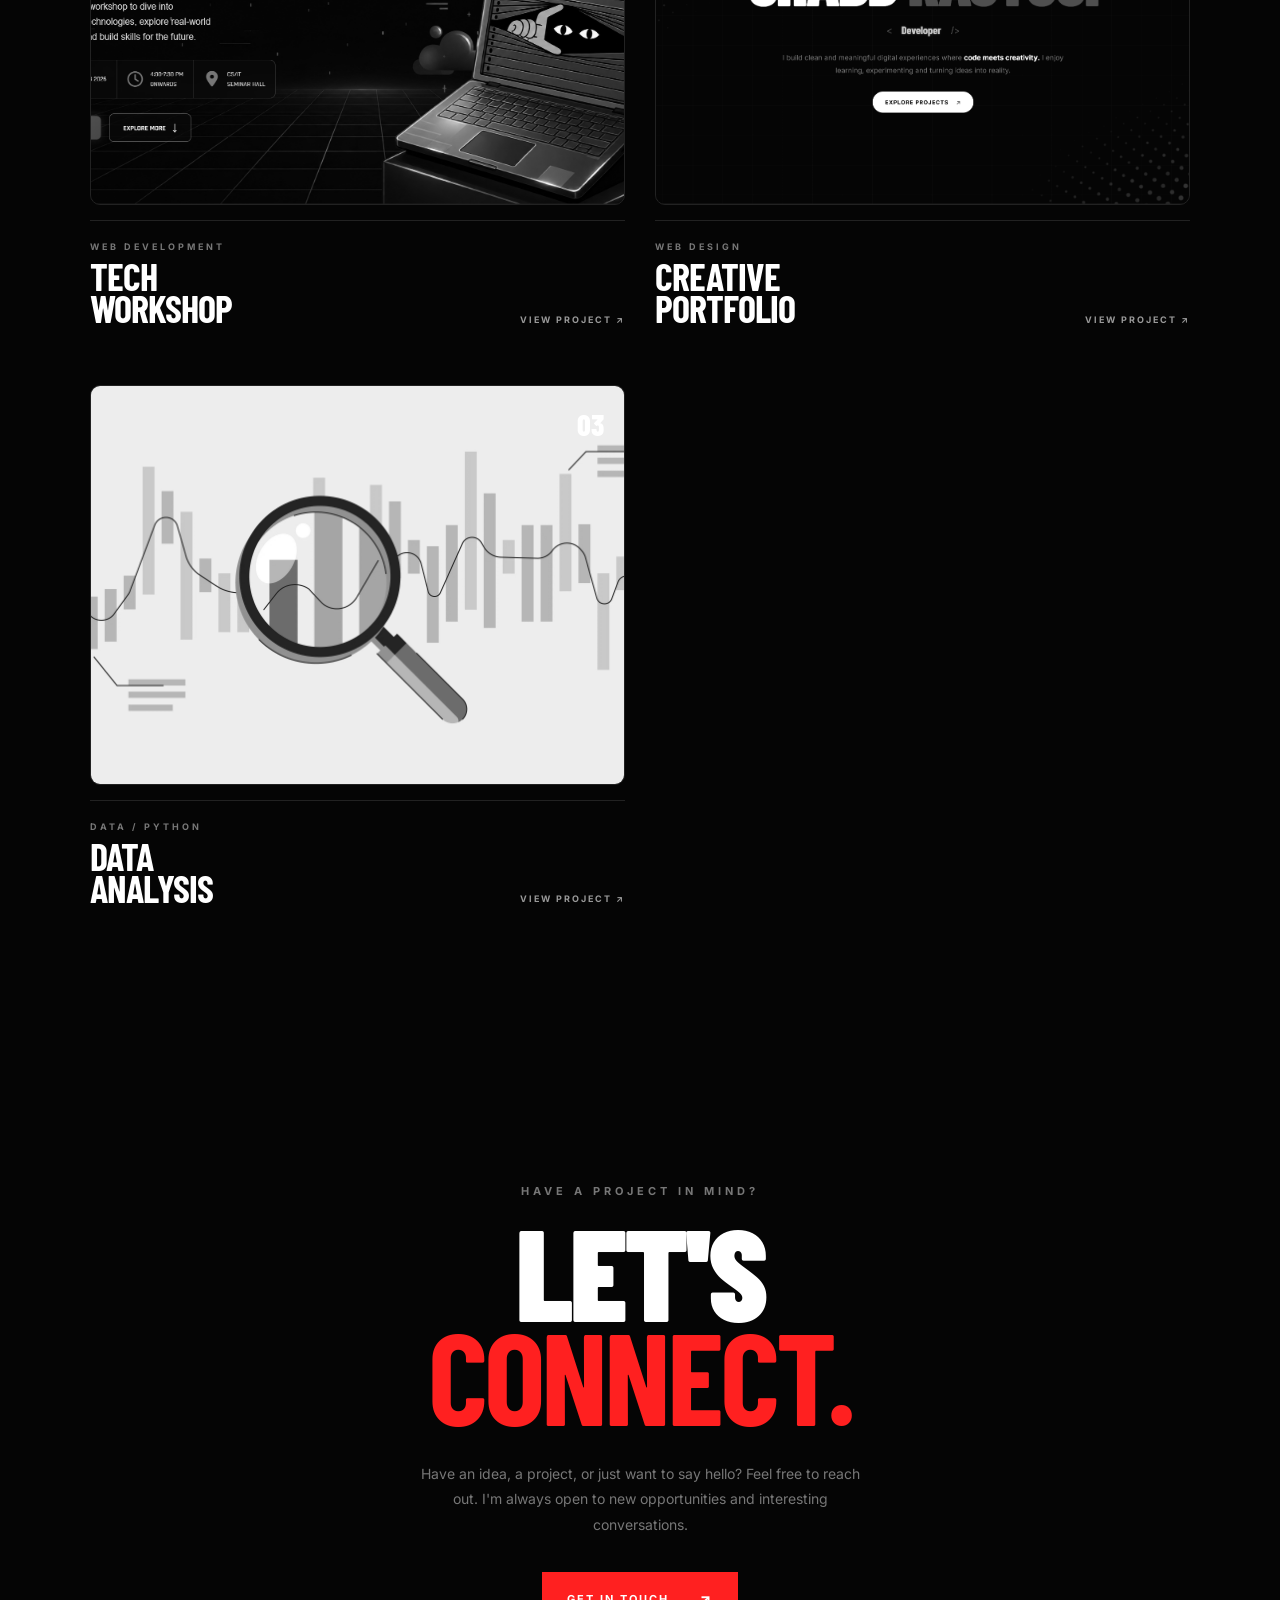
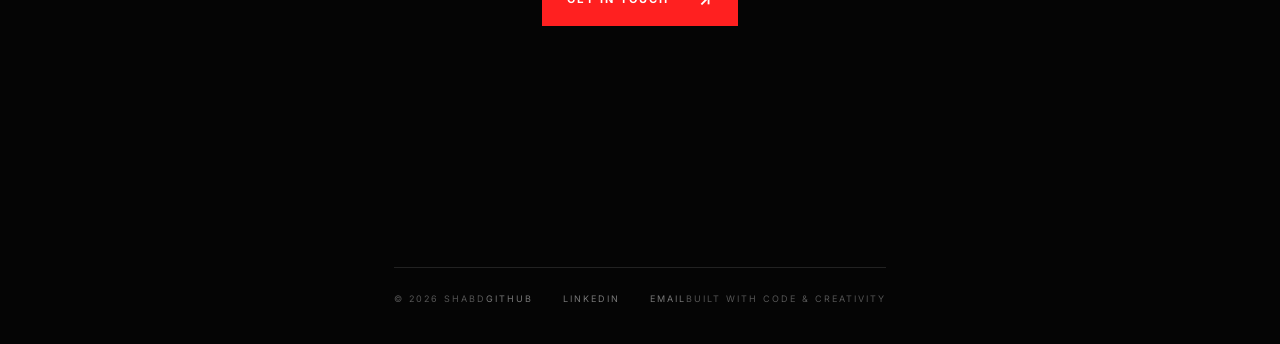
==== commit b46fada5: "responsiveness and changes in hero section" ====
--- a/idex.html
+++ b/idex.html
@@ -27,43 +27,27 @@
     </header>
 
     <section class="hero-section">
-      <div class="hero-text">
-        <p class="small-text">
-          <span></span>
-          CREATIVE DEVELOPER
-        </p>
-
-        <h1>
-          BUILD.
-          <br />
-          <span>CREATE.</span>
-          <br />
-          <b>IMPACT.</b>
-        </h1>
-
-        <p class="description">
-          I design and build digital experiences where
-          <b>code meets creativity.</b>
-          Turning ideas into bold and meaningful experiences.
-        </p>
-
-        <div class="buttons">
-          <a href="#projects" class="main-btn">
-            View My Work
-            <span>↗</span>
+      <div class="hero-content">
+          <p class="hero-label">CREATIVE DEVELOPER</p>
+
+          <h1>SHABD <b>RASTOGI</b></h1>
+
+          <p class="hero-role">
+              <span><</span>
+              <b>Developer</b>
+              <span>/></span>
+          </p>
+
+          <p class="hero-description">
+              I build clean and meaningful digital experiences
+              where <b>code meets creativity.</b>
+              I enjoy learning, experimenting and turning ideas into reality.
+          </p>
+
+          <a href="#projects" class="hero-btn">
+              EXPLORE PROJECTS
+              <span>↗</span>
           </a>
-
-          <a href="#about" class="outline-btn"> More About Me </a>
-        </div>
-      </div>
-
-      <div class="person">
-        <img src="./Images/SubjectImage.png" alt="Shabd Rastogi" />
-      </div>
-
-      <div class="scroll">
-        SCROLL
-        <span></span>
       </div>
     </section>
     <section class="about-section" id="about">
@@ -263,7 +247,7 @@
 
         <div class="project-card">
           <div class="project-image">
-            <img src="./Images/project2.png" alt="Project 2" />
+            <img src="./Images/Portfolio-website.png" alt="Project 2" />
             <span>02</span>
           </div>
           <div class="project-info">
--- a/style.css
+++ b/style.css
@@ -6,10 +6,16 @@
 }
 
 body {
+    
+    color: white;
+    font-family: "Inter", sans-serif;
     background-color: #050505;
-    color: white;
-    font-family: "Inter", sans-serif;
-}
+    background-image:
+        linear-gradient(rgba(255, 255, 255, 0.025) 1px, transparent 1px),
+        linear-gradient(90deg, rgba(255, 255, 255, 0.025) 1px, transparent 1px);
+    background-size: 60px 60px;
+}
+
 
 a {
     text-decoration: none;
@@ -88,162 +94,89 @@
 
 .hero-section {
     height: calc(100vh - 70px);
-    position: relative;
-    overflow: hidden;
-    background-image: url('./Images/background.png');
+    min-height: 600px;
+    display: flex;
+    align-items: center;
+    justify-content: center;
+    text-align: center;
+    background-image: url('./Images/background-dotted.png');
     background-position: center;
-    object-fit: cover;
-    
-}
-
-.hero-section::after {
-    content: "";
-    position: absolute;
-    inset: 0;
-    background-color: rgba(0, 0, 0, 0.45);
-    z-index: 0;
-}
-
-
-.hero-text {
-    position: absolute;
-    left: 7%;
-    top: 50%;
-    transform: translateY(-50%);
-    width: 500px;
-    z-index: 3;
-}
-
-.small-text {
-    color: #999;
+}
+
+.hero-content {
+    width: 90%;
+    max-width: 900px;
+}
+
+.hero-label {
+    color: #ff2020;
     font-size: 11px;
     font-weight: bold;
     letter-spacing: 4px;
     margin-bottom: 20px;
-    display: flex;
-    align-items: center;
-    gap: 12px;
-}
-.small-text span {
-    width: 35px;
-    height: 2px;
-    background-color: #ff2020;
-}
-
-h1 {
+}
+
+.hero-content h1 {
     font-family: "Barlow Condensed", sans-serif;
     font-size: 130px;
     font-weight: 900;
-    line-height: 0.8;
+    line-height: 1;
     letter-spacing: -4px;
-}
-
-h1 span {
-    color: transparent;
-    -webkit-text-stroke: 1px #777;
-}
-
-h1 b {
-    color: #ff2020;
-}
-
-.description {
-    width: 390px;
-    color: #888;
+    color: white;
+}
+.hero-content h1 b {
+    color: #ff2020;
+}
+.hero-role {
+    margin-top: 20px;
+    color: #aaa;
+    font-family: "Barlow Condensed", sans-serif;
+    font-size: 22px;
+}
+
+.hero-role span {
+    color: #ff2020;
+    margin: 0 15px;
+}
+
+.hero-description {
+    max-width: 600px;
+    margin: 30px auto 0;
+    color: #777;
     font-size: 14px;
     line-height: 1.8;
-    margin-top: 35px;
-}
-
-.description b {
-    color: white;
-}
-
-.buttons {
-    display: flex;
-    gap: 15px;
+}
+
+.hero-description b {
+    color: white;
+}
+
+.hero-btn {
+    display: inline-block;
     margin-top: 30px;
-}
-
-.main-btn,
-.outline-btn {
-    padding: 15px 22px;
+    padding: 15px 25px;
+    background-color: white;
+    color: black;
+    border-radius: 25px;
     font-size: 11px;
     font-weight: bold;
     letter-spacing: 1px;
     transition: 0.3s;
 }
 
-.main-btn {
+.hero-btn span {
+    margin-left: 12px;
+    color: #ff2020;
+}
+
+.hero-btn:hover {
     background-color: #ff2020;
-}
-
-.main-btn span {
-    margin-left: 15px;
-}
-
-.main-btn:hover {
-    background-color: white;
-    color: black;
-    transform: translateY(-4px);
-}
-
-.outline-btn {
-    border: 1px solid #444;
-    color: #aaa;
-}
-
-.outline-btn:hover {
-    border-color: #ff2020;
-    color: white;
-    transform: translateY(-4px);
-}
-
-.person {
-    position: absolute;
-    right: 2%;
-    bottom: 0;
-    width: 58%;
-    height: 90%;
-    display: flex;
-    align-items: flex-end;
-    justify-content: center;
-    z-index: 2;
-}
-
-.person img {
-    width: 100%;
-    height: 100%;
-    object-fit: contain;
-    object-position: bottom center;
-    filter: drop-shadow(0 0 30px rgba(255, 0, 0, 0.15));
-    
-    transition: 0.5s;
-}
-
-.person img:hover {
-    transform: scale(1.02);
-}
-
-
-
-.scroll {
-    position: absolute;
-    left: 7%;
-    bottom: 40px;
-    display: flex;
-    align-items: center;
-    gap: 15px;
-    color: #555;
-    font-size: 9px;
-    letter-spacing: 4px;
-    z-index: 3;
-}
-
-.scroll span {
-    width: 50px;
-    height: 1px;
-    background-color: #444;
+    color: white;
+    transform: translateY(-3px);
+}
+
+.hero-btn:hover span {
+    color: white;
 }
 
 .section-header {
@@ -256,7 +189,6 @@
     top: -70px;
 
 }
-
 .section-header p {
     color: #888;
     font-size: 10px;
@@ -285,11 +217,6 @@
     padding: 120px 7%;
     position: relative;
     overflow: hidden;
-    background-color: #050505;
-    background-image:
-        linear-gradient(rgba(255,255,255,0.025) 1px, transparent 1px),
-        linear-gradient(90deg, rgba(255,255,255,0.025) 1px, transparent 1px);
-    background-size: 80px 80px;
 }
 
 
@@ -374,11 +301,6 @@
     padding: 120px 7%;
     position: relative;
     overflow: hidden;
-    background-color: #080808;
-    background-image:
-        linear-gradient(rgba(255,255,255,0.025) 1px, transparent 1px),
-        linear-gradient(90deg, rgba(255,255,255,0.025) 1px, transparent 1px);
-    background-size: 80px 80px;
 }
 .skills-content {
     max-width: 1200px;
@@ -461,18 +383,6 @@
     background-color: #050505;
 }
 
-.projects-section::before {
-    content: "";
-    position: absolute;
-    inset: 0;
-    background-image:
-        linear-gradient(rgba(255, 255, 255, 0.025) 1px, transparent 1px),
-        linear-gradient(90deg, rgba(255, 255, 255, 0.025) 1px, transparent 1px);
-    background-size: 60px 60px;
-    z-index: 0;
-}
-
-
 .projects-content {
     position: relative;
     z-index: 1;
@@ -491,6 +401,7 @@
     overflow: hidden;
     background-color: #111;
     border: 1px solid #222;
+    border-radius: 10px;
 }
 
 .project-image img {
@@ -566,7 +477,8 @@
     display: flex;
     flex-direction: column;
     justify-content: space-between;
-    
+    align-items: center;
+    text-align: center;
 }
 
 .connect-content {
@@ -576,21 +488,14 @@
 }
 
 .connect-small {
-    color: #999;
+    color: #777;
     font-size: 11px;
     font-weight: bold;
     letter-spacing: 4px;
-    display: flex;
-    align-items: center;
-    gap: 12px;
-    margin-bottom: 25px;
-}
-
-.connect-small span {
-    width: 35px;
-    height: 2px;
-    background-color: #ff2020;
-}
+    margin-bottom: 20px;
+}
+
+
 
 .connect-content h2 {
     font-family: "Barlow Condensed", sans-serif;
@@ -662,3 +567,334 @@
     color: #ff2020;
 }
 
+
+
+@media (max-width: 1000px) {
+    .navbar {
+        padding: 0 5%;
+    }
+
+    nav {
+        gap: 20px;
+    }
+
+    .hero-content h1 {
+        font-size: 100px;
+    }
+
+    .about-content {
+        gap: 40px;
+    }
+
+    .about-image {
+        width: 320px;
+        height: 430px;
+    }
+
+    .skills-content {
+        grid-template-columns: repeat(2, 1fr);
+    }
+
+    .skill-card:last-child {
+        grid-column: 1 / 3;
+    }
+
+    .project-image {
+        height: 350px;
+    }
+
+    .connect-content h2 {
+        font-size: 100px;
+    }
+}
+
+@media (max-width: 750px) {
+    .navbar {
+        height: 65px;
+        padding: 0 5%;
+    }
+
+    .logo {
+        font-size: 22px;
+        letter-spacing: 2px;
+    }
+
+    nav {
+        display: none;
+    }
+
+    .nav-connect-btn {
+        padding: 10px 15px;
+    }
+
+    .hero-section {
+        height: calc(100vh - 65px);
+        min-height: 550px;
+        padding: 40px 20px;
+    }
+
+    .hero-content {
+        width: 100%;
+    }
+
+    .hero-label {
+        font-size: 9px;
+        letter-spacing: 3px;
+    }
+
+    .hero-content h1 {
+        font-size: 75px;
+        letter-spacing: -3px;
+    }
+
+    .hero-role {
+        font-size: 19px;
+    }
+
+    .hero-role span {
+        margin: 0 8px;
+    }
+
+    .hero-description {
+        width: 90%;
+        font-size: 12px;
+    }
+
+    .section-header {
+        top: 0;
+        margin-bottom: 50px;
+    }
+
+    .section-header h2 {
+        font-size: 70px;
+    }
+
+    .about-section {
+        height: auto;
+        min-height: 100vh;
+        padding: 100px 7%;
+    }
+
+    .about-content {
+        flex-direction: column;
+        gap: 40px;
+    }
+
+    .about-image {
+        width: 100%;
+        max-width: 450px;
+        height: 400px;
+    }
+
+    .about-text {
+        width: 100%;
+    }
+
+    .about-heading {
+        font-size: 32px;
+    }
+
+    .about-personality {
+        gap: 40px;
+    }
+
+    .skills-section {
+        min-height: auto;
+        padding: 100px 7%;
+    }
+
+    .skills-content {
+        grid-template-columns: 1fr;
+    }
+
+    .skill-card:last-child {
+        grid-column: auto;
+    }
+
+    .skill-card {
+        min-height: auto;
+    }
+
+    .projects-section {
+        min-height: auto;
+        padding: 100px 7%;
+    }
+
+    .projects-content {
+        grid-template-columns: 1fr;
+        gap: 50px;
+    }
+
+    .project-image {
+        height: 350px;
+    }
+
+    .project-info {
+        flex-direction: column;
+        align-items: flex-start;
+        gap: 20px;
+    }
+
+    .connect-section {
+        min-height: 100vh;
+        padding: 100px 7% 30px;
+    }
+
+    .connect-content {
+        width: 100%;
+    }
+
+    .connect-content h2 {
+        font-size: 80px;
+    }
+
+    .connect-description {
+        width: 100%;
+        max-width: 500px;
+    }
+
+    .connect-footer {
+        width: 100%;
+        flex-direction: column;
+        align-items: flex-start;
+        gap: 20px;
+    }
+
+    .connect-footer div {
+        gap: 20px;
+    }
+}
+
+@media (max-width: 500px) {
+    body {
+        background-size: 45px 45px;
+    }
+
+    .navbar {
+        height: 60px;
+    }
+
+    .logo {
+        font-size: 19px;
+    }
+
+    .nav-connect-btn {
+        padding: 9px 12px;
+        font-size: 9px;
+    }
+
+    .hero-section {
+        height: calc(100vh - 60px);
+        min-height: 500px;
+        padding: 30px 15px;
+    }
+
+    .hero-label {
+        font-size: 8px;
+        letter-spacing: 2px;
+    }
+
+    .hero-content h1 {
+        font-size: 55px;
+        letter-spacing: -2px;
+    }
+
+    .hero-role {
+        font-size: 17px;
+    }
+
+    .hero-description {
+        font-size: 11px;
+        line-height: 1.7;
+    }
+
+    .hero-btn {
+        padding: 14px 20px;
+        font-size: 10px;
+    }
+
+    .section-header h2 {
+        font-size: 55px;
+    }
+
+    .section-header {
+        margin-bottom: 40px;
+    }
+
+    .about-section,
+    .skills-section,
+    .projects-section {
+        padding: 80px 6%;
+    }
+
+    .about-image {
+        height: 330px;
+    }
+
+    .about-heading {
+        font-size: 28px;
+    }
+
+    .about-text > p {
+        font-size: 12px;
+        line-height: 1.8;
+    }
+
+    .about-personality {
+        gap: 25px;
+    }
+
+    .skill-card {
+        padding: 30px 25px;
+    }
+
+    .skill-card h3 {
+        font-size: 25px;
+    }
+
+    .project-image {
+        height: 280px;
+    }
+
+    .project-info h3 {
+        font-size: 32px;
+    }
+
+    .connect-section {
+        padding: 80px 6% 25px;
+    }
+
+    .connect-content h2 {
+        font-size: 60px;
+        letter-spacing: -2px;
+    }
+
+    .connect-description {
+        font-size: 12px;
+    }
+
+    .connect-footer {
+        font-size: 8px;
+    }
+
+    .connect-footer div {
+        flex-wrap: wrap;
+        gap: 15px;
+    }
+}
+
+.hero-role b {
+    color: #aaa;
+    animation: developerGlow 2s ease-in-out infinite;
+}
+
+@keyframes developerGlow {
+    0%, 100% {
+        color: #aaa;
+        text-shadow: none;
+    }
+    50% {
+        color: white;
+        text-shadow: 0 0 12px rgba(254, 253, 253, 0.6);
+    }
+}
